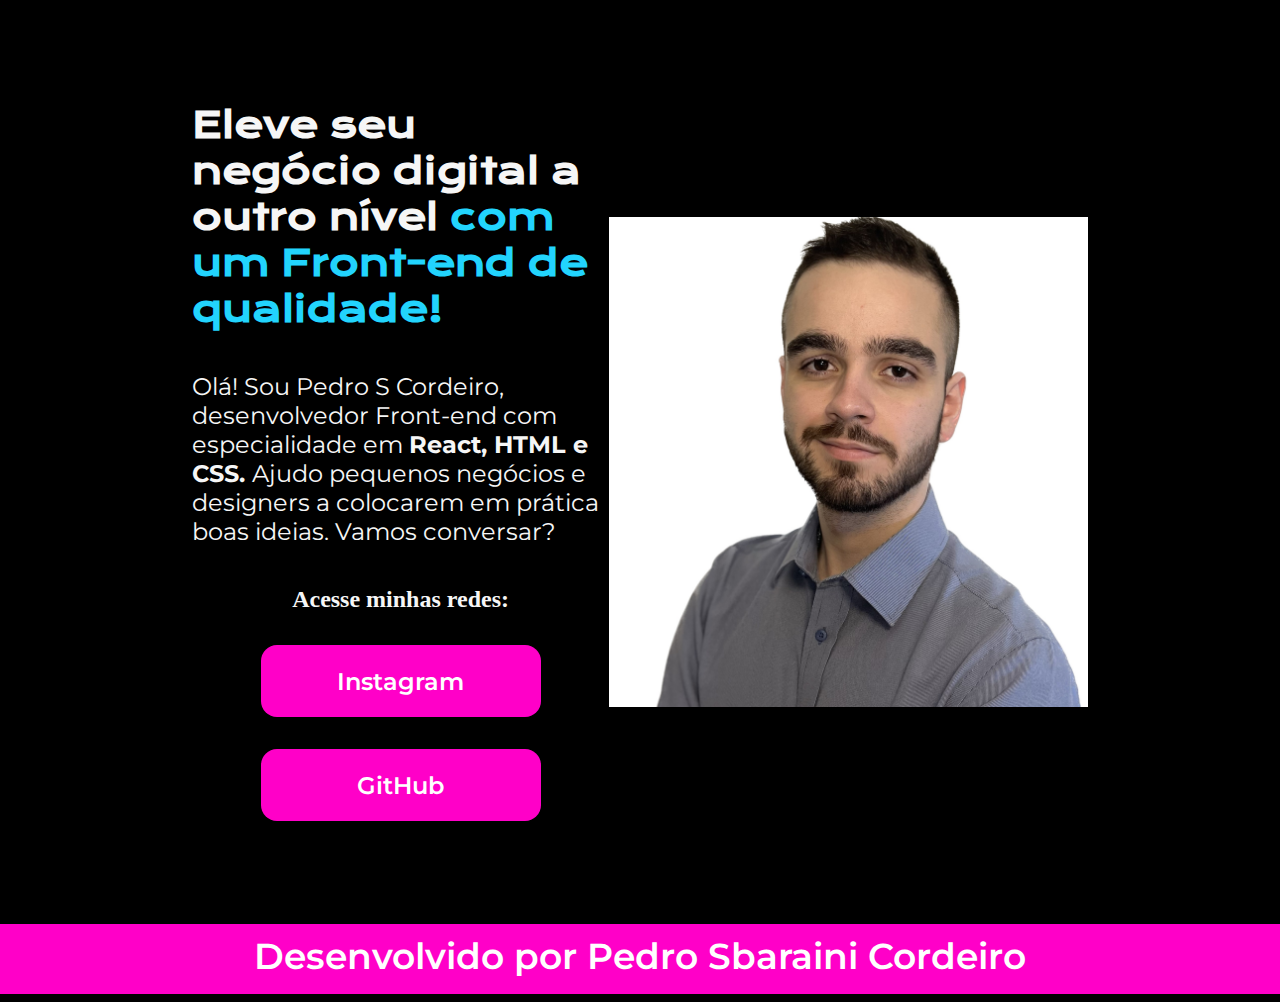
==== index.html @ 5e2d9730 "first commit" ====
<!DOCTYPE html>
<html lang="pt-br">

<head>
    <meta charset="UTF-8"> 
    <meta http-equiv="X-UA-Compatible" content="IE=edge">
    <meta name="viewport" content="width=device-width, initial-scale=1.0"> <!-- Escala relacionada conforme o dispositivo que está abrindo-->
    <title>Portifólio Pedro S Cordeiro</title>
    <link rel="stylesheet" href="style.css">
</head>

<body>
    <header></header>
    <main class="apresentacao">
        <section class="apresentacao__conteudo">
            <h1 class="apresentacao__conteudo__titulo">Eleve seu negócio digital a outro nível <strong class="titulo-destaque"> com um Front-end de qualidade!</strong></h1>
            <p class="apresentacao__conteudo__texto">Olá! Sou Pedro S Cordeiro, desenvolvedor Front-end com especialidade em <strong class="paragrafo-destaque">React, HTML e CSS. </strong> Ajudo pequenos negócios e designers a colocarem em prática boas ideias. Vamos conversar?</p>
            <div class="apresentacao__links">
                <h2>Acesse minhas redes:</h2>
                <a class="apresentacao__links__link" href="https://www.instagram.com/manobacon/">Instagram</a>
                <a class="apresentacao__links__link" href="https://www.instagram.com/manobacon/">GitHub</a>
            </div>
        </section>
        <img class="imagem-principal" src="foto.jpg" alt="Foto de Pedro S Cordeiro">

    </main>
    <footer>
       <p class="rodape">Desenvolvido por Pedro Sbaraini Cordeiro</p>
    </footer>
</body>
</html>
---- style.css ----
@import url('https://fonts.googleapis.com/css2?family=Krona+One&family=Montserrat:wght@400;600&display=swap');

*{
    margin: 0;
    padding: 0;
}

body {
    height: 100vh;
    box-sizing: border-box;
    background-color: #000000;
    color: #F6F6F6;
}

.titulo-destaque{
    color: #22D4FD;
}

.apresentacao{
    margin: 08% 15%;
    display: flex;
    align-items: center;
    justify-content: space-between;
}

.apresentacao__conteudo{
    width: 615px;
    display: flex;
    flex-direction: column;
    gap: 40px;
}

.apresentacao__conteudo__titulo{
    font-size: 36px;
    font-family: 'Krona One', sans-serif;
}

.apresentacao__conteudo__texto{
    font-size: 24px;
    font-family: 'Montserrat', sans-serif;
}

.apresentacao__links{
    display: flex;
    flex-direction: column; /* DEIXA OS ITENS NO EIXO VERTICAL*/
    justify-content: space-between;
    align-items: center; /*ALINHA OS ITENS NO EIXO VERTICAL */
    gap: 32px;
    
}

.apresentacao__links__link{
    background-color: #ff00c8;
    width: 280px;
    text-align: center;
    border-radius: 16px;
    font-size: 24px;
    padding: 21.5px 0;
    text-decoration: none;
    color: #ffffff;
    font-family: 'Montserrat', sans-serif;
    font-weight: 600;
}

.apresentacao__links__titulo{}

.imagem-principal {
    max-height: 490px;
    max-width: 500px;
    height: auto; /* Isso manterá a proporção original da imagem. */
}
.rodape{
    background-color: #ff00c8;
    height: 50px;
    color: #ffffff;
    text-align: center;
    font-family: 'Montserrat', sans-serif;
    font-weight: 600;
    font-size: 36px;
    padding: 10px;
    margin-bottom: 0px;
}
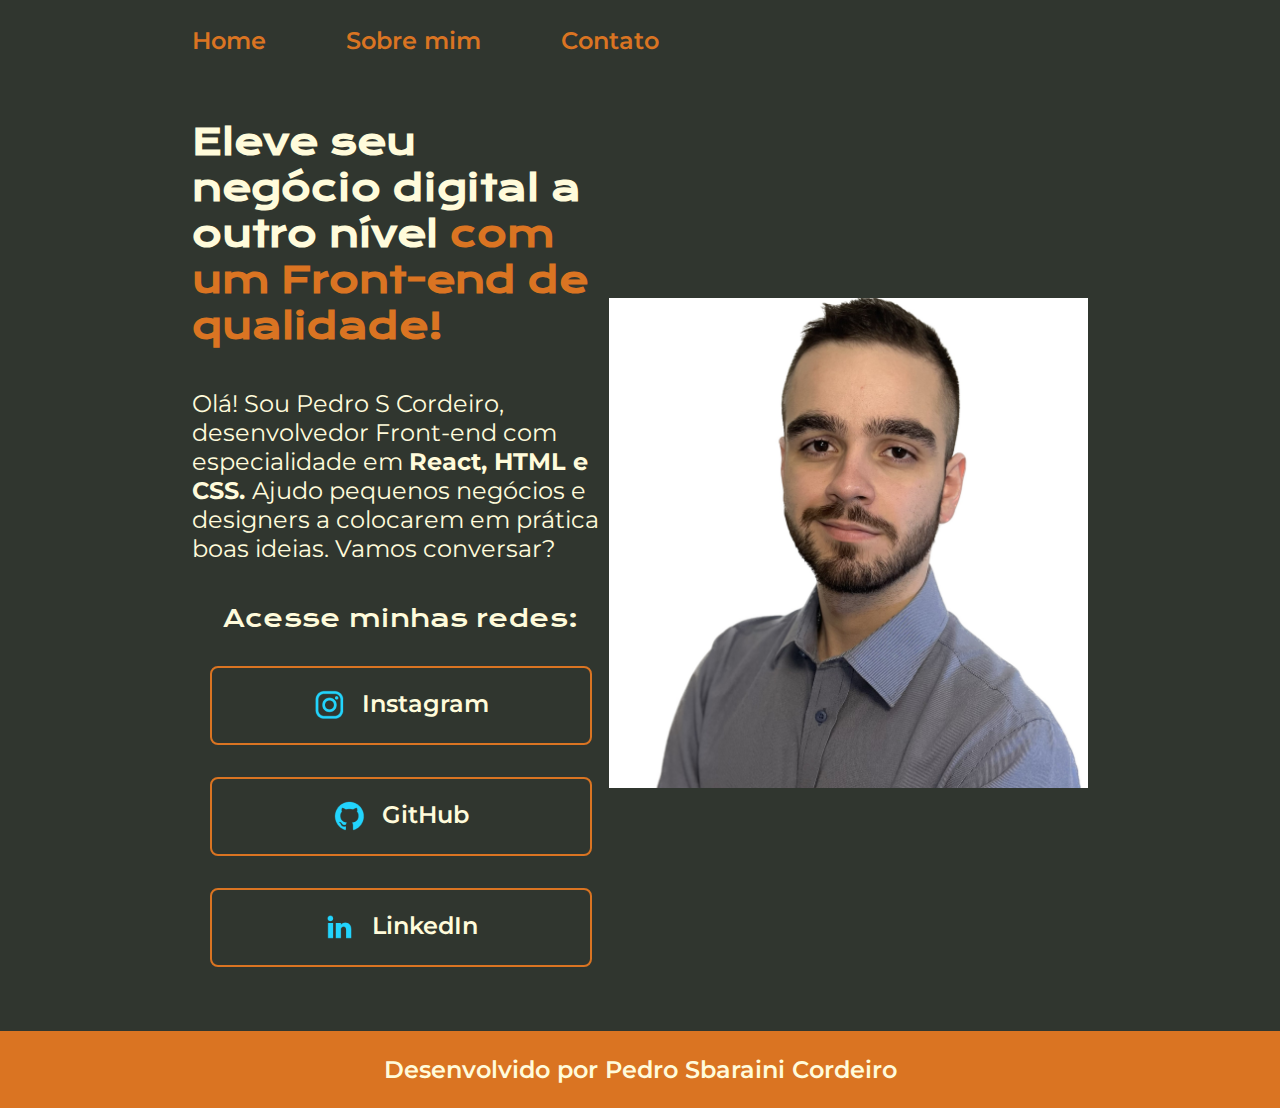
==== commit 70614ea8: "Comitando a primeira" ====
--- a/index.html
+++ b/index.html
@@ -6,22 +6,38 @@
     <meta http-equiv="X-UA-Compatible" content="IE=edge">
     <meta name="viewport" content="width=device-width, initial-scale=1.0"> <!-- Escala relacionada conforme o dispositivo que está abrindo-->
     <title>Portifólio Pedro S Cordeiro</title>
-    <link rel="stylesheet" href="style.css">
+    <link rel="stylesheet" href="Styles/style.css">
 </head>
 
 <body>
-    <header></header>
+    <header class="cabecalho">
+        <nav class="cabecalho__menu">
+            <a href="index.html" class="cabecalho__menu__link">Home</a>
+            <a  href="about.html" class="cabecalho__menu__link">Sobre mim</a>
+            <a href="contact.html" class="cabecalho__menu__link">Contato</a>
+        </nav>
+    </header>
     <main class="apresentacao">
         <section class="apresentacao__conteudo">
             <h1 class="apresentacao__conteudo__titulo">Eleve seu negócio digital a outro nível <strong class="titulo-destaque"> com um Front-end de qualidade!</strong></h1>
             <p class="apresentacao__conteudo__texto">Olá! Sou Pedro S Cordeiro, desenvolvedor Front-end com especialidade em <strong class="paragrafo-destaque">React, HTML e CSS. </strong> Ajudo pequenos negócios e designers a colocarem em prática boas ideias. Vamos conversar?</p>
             <div class="apresentacao__links">
-                <h2>Acesse minhas redes:</h2>
-                <a class="apresentacao__links__link" href="https://www.instagram.com/manobacon/">Instagram</a>
-                <a class="apresentacao__links__link" href="https://www.instagram.com/manobacon/">GitHub</a>
+                <h2 class="apresentacao__links_titulo">Acesse minhas redes:</h2>
+                <a class="apresentacao__links__link" href="https://www.instagram.com/manobacon/">
+                    <img class="apresentacao__imagens_links" src="assets/instagram.png" alt="logo instagram">
+                    Instagram
+                </a>
+                <a class="apresentacao__links__link" href="https://github.com/cordeirops">
+                    <img class="apresentacao__imagens_links" src="assets/github.png">
+                    GitHub
+                </a>
+                <a class="apresentacao__links__link" href="https://www.linkedin.com/in/pedrosbarainicordeiro/">
+                    <img class="apresentacao__imagens_links" src="assets/linkedin.png">
+                    LinkedIn
+                </a>
             </div>
         </section>
-        <img class="imagem-principal" src="foto.jpg" alt="Foto de Pedro S Cordeiro">
+        <img class="imagem-principal" src="assets/foto.jpg" alt="Foto de Pedro S Cordeiro">
 
     </main>
     <footer>
--- a/Styles/style.css
+++ b/Styles/style.css
@@ -0,0 +1,134 @@
+
+@import url('https://fonts.googleapis.com/css2?family=Krona+One&family=Montserrat:wght@400;600&display=swap');
+
+:root{
+    --cor-primaria: #30362F;
+    --cor-secundaria: #FFFBDB;
+    --cor-terciaria: #DA7422;
+    --cor-hover: #625834;
+
+    --fonte-primaria: 'Krona One', sans-serif;
+    --fonte-secundaria: 'Montserrat', sans-serif;
+}
+
+*{
+    margin: 0;
+    padding: 0;
+}
+
+body {
+    /* height: 100vh; */
+    box-sizing: border-box;
+    background-color: var(--cor-primaria);
+    color: var(--cor-secundaria);
+}
+
+.cabecalho{
+    padding: 2% 0% 0% 15%;
+}
+
+.cabecalho__menu{
+    display: flex;
+    gap: 80px;
+}
+
+.cabecalho__menu__link{
+    font-family:var(--fonte-secundaria);
+    font-size: 24px;
+    font-weight: 600;
+    color: var(--cor-terciaria);
+    text-decoration: none;
+}
+
+.cabecalho__menu__link:hover{
+    background-color:var(--cor-hover);
+    padding: 0.2%;
+}
+
+.titulo-destaque{
+    color: var(--cor-terciaria);
+}
+
+.apresentacao{
+    padding: 05% 15%;
+    display: flex;
+    align-items: center;
+    justify-content: space-between;
+}
+
+.apresentacao__conteudo{
+    width: 615px;
+    display: flex;
+    flex-direction: column;
+    gap: 40px;
+}
+
+.apresentacao__conteudo__titulo{
+    font-size: 36px;
+    font-family: var(--fonte-primaria);
+}
+
+.apresentacao__conteudo__texto{
+    font-size: 24px;
+    font-family: var(--fonte-secundaria)
+}
+
+.apresentacao__conteudo__texto a{
+    text-decoration: none;
+    color: var(--cor-terciaria);
+}
+
+.apresentacao__links{
+    display: flex;
+    flex-direction: column; /* DEIXA OS ITENS NO EIXO VERTICAL*/
+    justify-content: space-between;
+    align-items: center; /*ALINHA OS ITENS NO EIXO VERTICAL */
+    gap: 32px;
+    
+}
+.apresentacao__links_titulo{
+    font-family: var(--fonte-primaria);
+    font-weight: 400;
+    font-size: 24px;
+}
+
+.apresentacao__links__link{
+    /* background-color: #ff00c8; */
+    display: flex;
+    justify-content: center;
+    gap: 16px;
+    border: 2px solid var(--cor-terciaria);
+    width: 378px;
+    text-align: center;
+    border-radius: 8px;
+    font-size: 24px;
+    padding: 21.5px 0;
+    text-decoration: none;
+    color: var(--cor-secundaria);
+    font-family: var(--fonte-secundaria);
+    font-weight: 600;
+
+}
+.apresentacao__links__link:hover{
+    background-color: var(--cor-hover);
+    padding: 3%;
+}
+
+
+.imagem-principal {
+    max-height: 490px;
+    max-width: 500px;
+    height: auto; /* Isso manterá a proporção original da imagem. */
+}
+footer{
+    background-color: var(--cor-terciaria);
+}
+.rodape{
+    color: var(--cor-secundaria);
+    font-family: var(--fonte-secundaria);
+    font-size: 24px;
+    padding: 24px;
+    font-weight: 600;
+    text-align: center;
+}
+
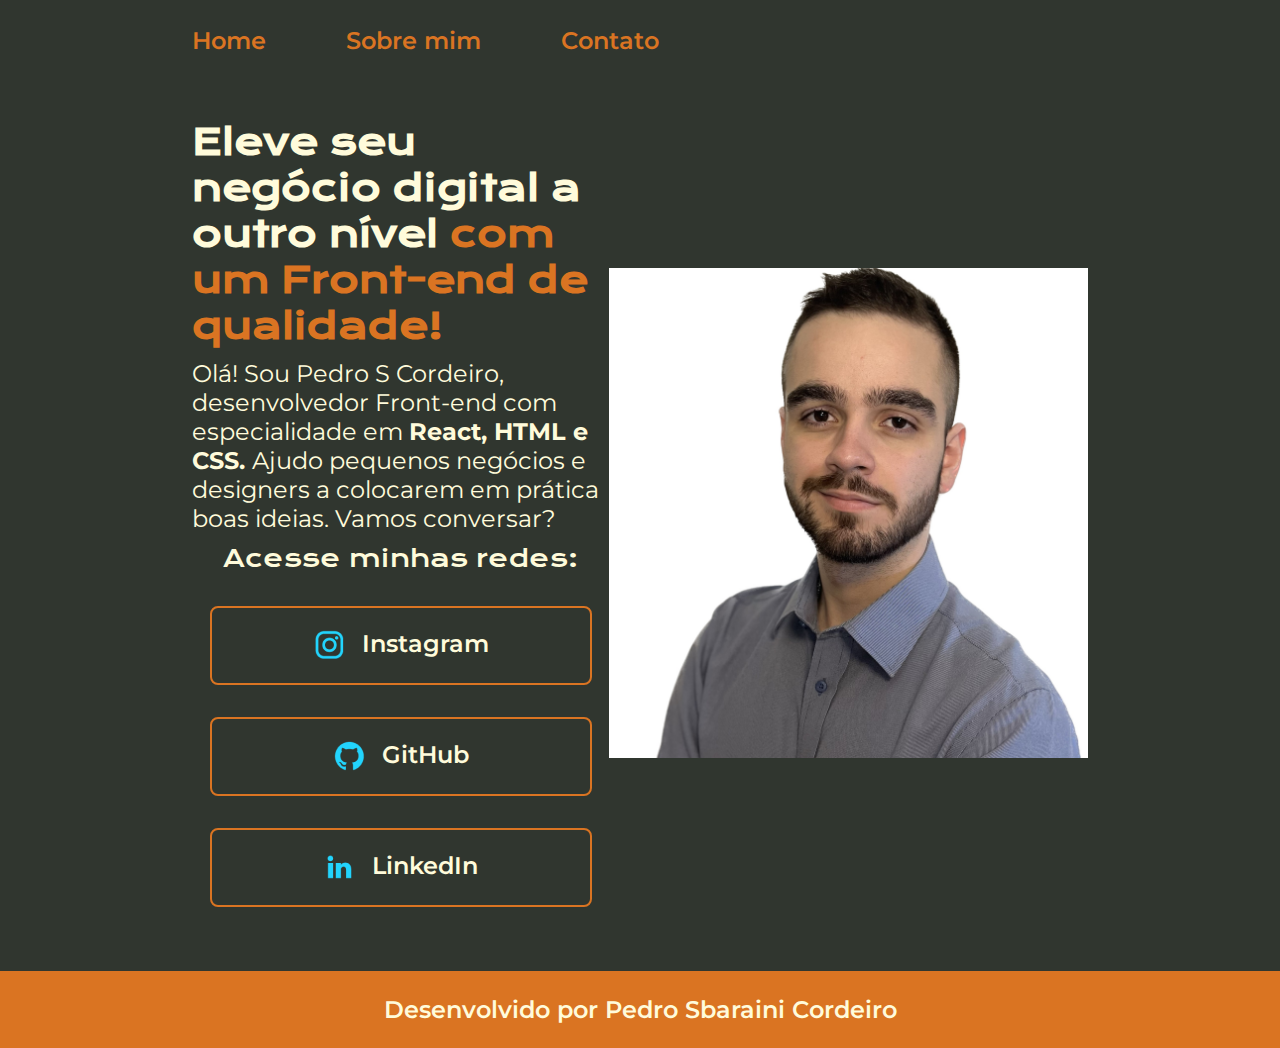
==== commit f367d9cb: "Final" ====
--- a/index.html
+++ b/index.html
@@ -13,7 +13,7 @@
     <header class="cabecalho">
         <nav class="cabecalho__menu">
             <a href="index.html" class="cabecalho__menu__link">Home</a>
-            <a  href="about.html" class="cabecalho__menu__link">Sobre mim</a>
+            <a href="about.html" class="cabecalho__menu__link">Sobre mim</a>
             <a href="contact.html" class="cabecalho__menu__link">Contato</a>
         </nav>
     </header>
@@ -24,20 +24,20 @@
             <div class="apresentacao__links">
                 <h2 class="apresentacao__links_titulo">Acesse minhas redes:</h2>
                 <a class="apresentacao__links__link" href="https://www.instagram.com/manobacon/">
-                    <img class="apresentacao__imagens_links" src="assets/instagram.png" alt="logo instagram">
+                    <img class="apresentacao__imagens_links" src="Assets/instagram.png" alt="logo instagram">
                     Instagram
                 </a>
                 <a class="apresentacao__links__link" href="https://github.com/cordeirops">
-                    <img class="apresentacao__imagens_links" src="assets/github.png">
+                    <img class="apresentacao__imagens_links" src="Assets/github.png">
                     GitHub
                 </a>
                 <a class="apresentacao__links__link" href="https://www.linkedin.com/in/pedrosbarainicordeiro/">
-                    <img class="apresentacao__imagens_links" src="assets/linkedin.png">
+                    <img class="apresentacao__imagens_links" src="Assets/linkedin.png">
                     LinkedIn
                 </a>
             </div>
         </section>
-        <img class="imagem-principal" src="assets/foto.jpg" alt="Foto de Pedro S Cordeiro">
+        <img class="imagem-principal" src="Assets/foto.jpg" alt="Foto de Pedro S Cordeiro">
 
     </main>
     <footer>
--- a/Styles/style.css
+++ b/Styles/style.css
@@ -60,7 +60,7 @@
     width: 615px;
     display: flex;
     flex-direction: column;
-    gap: 40px;
+    gap: 10px;
 }
 
 .apresentacao__conteudo__titulo{
@@ -132,3 +132,22 @@
     text-align: center;
 }
 
+
+.form_button{
+    display: flex;
+    justify-content: center;
+    align-items: center;
+    gap: 20px;
+    border-radius: 10%;
+}
+
+.form_submit{
+    font-size: 17px;
+    display: flex;
+    font-family: var(--fonte-secundaria);
+    color: var(--cor-terciaria);
+    cursor: pointer;
+    padding: 10px 20px;
+    justify-content: center;
+    flex-direction: column;
+}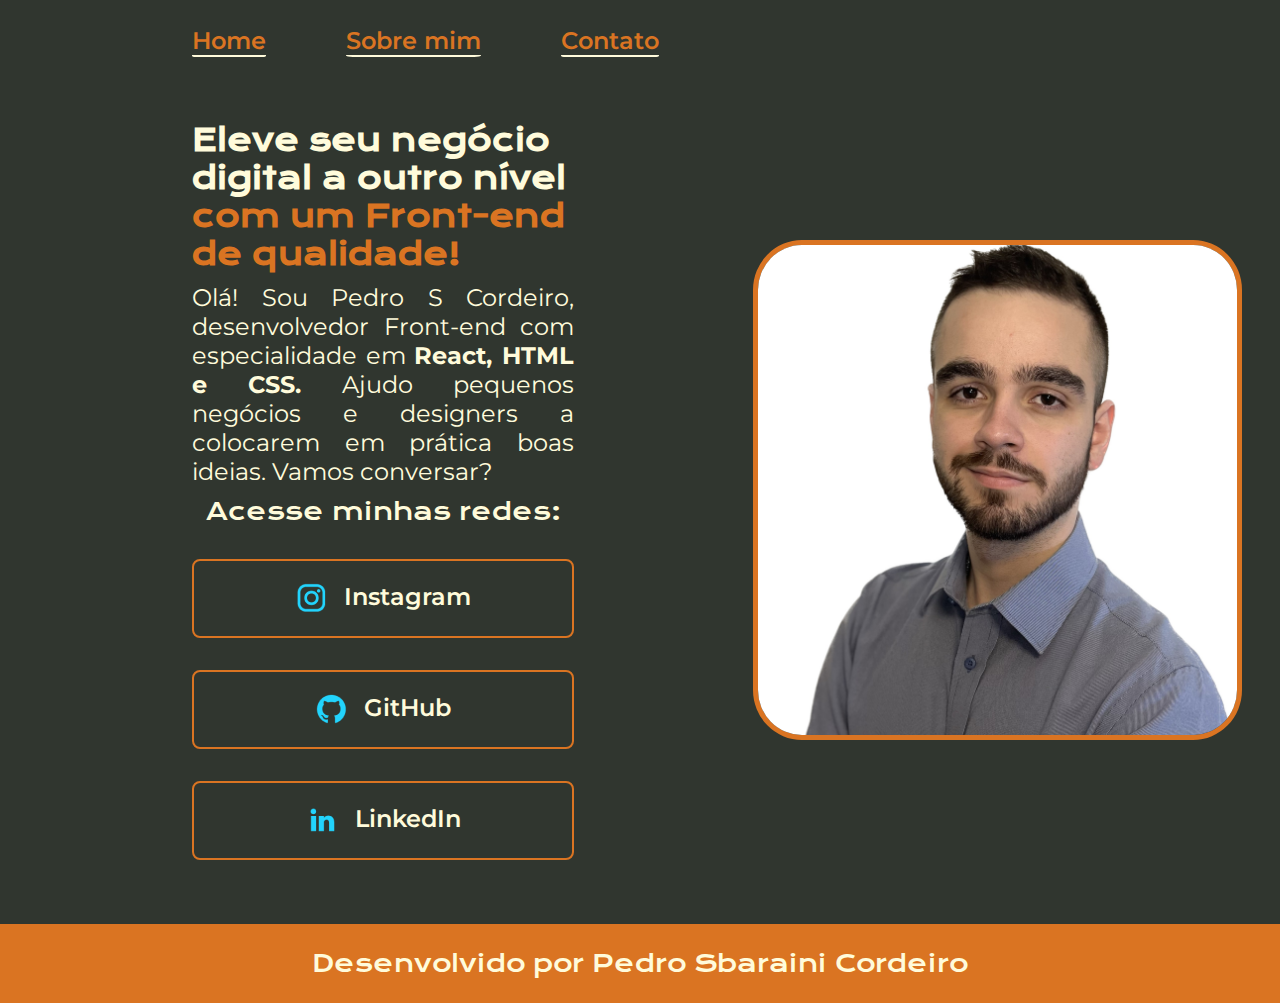
==== commit 827f3ce9: "final sem comentários" ====
--- a/index.html
+++ b/index.html
@@ -4,7 +4,7 @@
 <head>
     <meta charset="UTF-8"> 
     <meta http-equiv="X-UA-Compatible" content="IE=edge">
-    <meta name="viewport" content="width=device-width, initial-scale=1.0"> <!-- Escala relacionada conforme o dispositivo que está abrindo-->
+    <meta name="viewport" content="width=device-width, initial-scale=1.0">
     <title>Portifólio Pedro S Cordeiro</title>
     <link rel="stylesheet" href="Styles/style.css">
 </head>
--- a/Styles/style.css
+++ b/Styles/style.css
@@ -24,8 +24,9 @@
 }
 
 .cabecalho{
-    padding: 2% 0% 0% 15%;
+    padding: 2% 0% 0% 15%;  
 }
+
 
 .cabecalho__menu{
     display: flex;
@@ -38,13 +39,15 @@
     font-weight: 600;
     color: var(--cor-terciaria);
     text-decoration: none;
+    border-bottom:2px solid var(--cor-secundaria);
+    border-radius: 5%;
 }
 
 .cabecalho__menu__link:hover{
     background-color:var(--cor-hover);
     padding: 0.2%;
+    transition: .3s;
 }
-
 .titulo-destaque{
     color: var(--cor-terciaria);
 }
@@ -54,6 +57,7 @@
     display: flex;
     align-items: center;
     justify-content: space-between;
+    gap: 20%;
 }
 
 .apresentacao__conteudo{
@@ -64,13 +68,15 @@
 }
 
 .apresentacao__conteudo__titulo{
-    font-size: 36px;
+    font-size: 30px;
     font-family: var(--fonte-primaria);
+    text-align: left;
 }
 
 .apresentacao__conteudo__texto{
     font-size: 24px;
-    font-family: var(--fonte-secundaria)
+    font-family: var(--fonte-secundaria);
+    text-align: justify;
 }
 
 .apresentacao__conteudo__texto a{
@@ -78,11 +84,12 @@
     color: var(--cor-terciaria);
 }
 
+
 .apresentacao__links{
     display: flex;
-    flex-direction: column; /* DEIXA OS ITENS NO EIXO VERTICAL*/
+    flex-direction: column;
     justify-content: space-between;
-    align-items: center; /*ALINHA OS ITENS NO EIXO VERTICAL */
+    align-items: center;
     gap: 32px;
     
 }
@@ -112,23 +119,27 @@
 .apresentacao__links__link:hover{
     background-color: var(--cor-hover);
     padding: 3%;
+    transition: .3s;
 }
 
 
 .imagem-principal {
     max-height: 490px;
     max-width: 500px;
-    height: auto; /* Isso manterá a proporção original da imagem. */
+    height: auto;
+    border-radius: 10%;
+    border: 5px solid var(--cor-terciaria);
+    display: block;
 }
 footer{
     background-color: var(--cor-terciaria);
 }
 .rodape{
     color: var(--cor-secundaria);
-    font-family: var(--fonte-secundaria);
+    font-family: var(--fonte-primaria);
     font-size: 24px;
     padding: 24px;
-    font-weight: 600;
+    font-weight: 400;
     text-align: center;
 }
 
